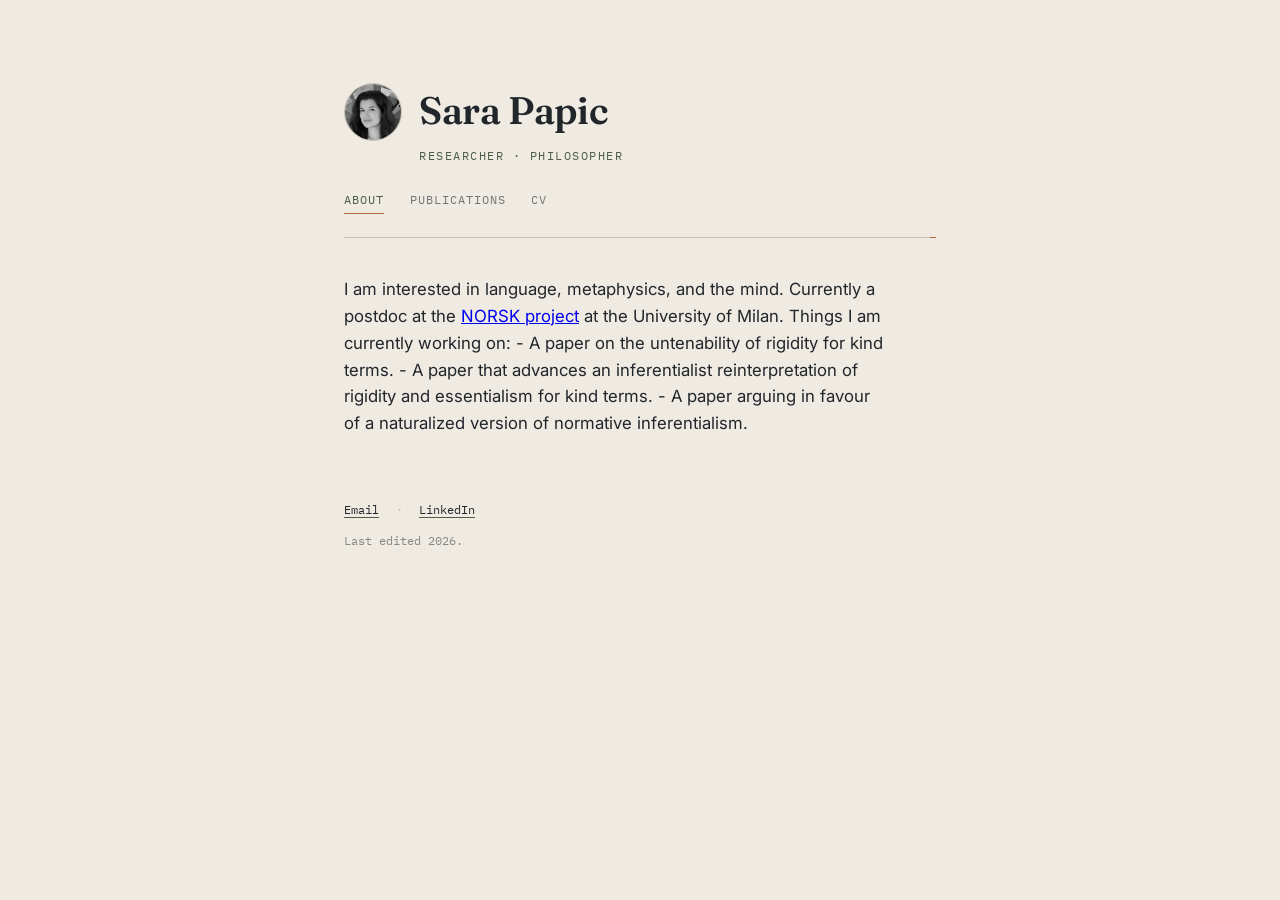
==== index.html @ 7343f816 "Update bio with current research interests Added current research topics to bio section." ====
<!DOCTYPE html>

<html lang="en">
<head>
<meta charset="UTF-8">
<meta name="viewport" content="width=device-width, initial-scale=1.0">
<title>Sara Papic — About</title>
  <meta name="google-site-verification" content="bdzuO0rXJuduNke9B94QMSSZOs-X30JeOjZKdcjAzds" />
<link rel="stylesheet" href="style.css">
<link rel="preconnect" href="https://fonts.googleapis.com">
<link rel="preconnect" href="https://fonts.gstatic.com" crossorigin>
<link href="https://fonts.googleapis.com/css2?family=Fraunces:opsz,wght@9..144,400;9..144,500;9..144,600&family=Inter:wght@400;500&family=IBM+Plex+Mono:wght@400;500&display=swap" rel="stylesheet">
</head>
<body>

<div class="page">

  <div class="letterhead">
    <div class="mark">
      <img src="photo.jpg" alt="Sara Papic" onerror="this.style.display='none'">
    </div>
    <div>
      <h1>Sara Papic</h1>
      <p class="tagline">Researcher · Philosopher </p>
    </div>
  </div>

  <nav class="site-nav">
    <a href="index.html" class="active">About</a>
    <a href="publications.html">Publications</a>
    <a href="cv.html">CV</a>
  </nav>
  <hr class="rule">

  <p class="bio">
    I am interested in language, metaphysics, and the mind. Currently
    a postdoc at the <a href="https://norsk.unimi.it">NORSK project</a> at the University of Milan.

    Things I am currently working on:
    - A paper on the untenability of rigidity for kind terms.
    - A paper that advances an inferentialist reinterpretation of rigidity and essentialism for kind terms.
    - A paper arguing in favour of a naturalized version of normative inferentialism.
  </p>


  <footer>
    <p>
      <a href="mailto:sara.papic@unimi.it">Email</a>
      <span class="sep">·</span>
      <a href="https://www.linkedin.com/in/sara-papic-9577a693/">LinkedIn</a>
    </p>
    <p class="meta">Last edited <span id="year"></span>.</p>
  </footer>

</div>

<script>
  document.getElementById('year').textContent = new Date().getFullYear();
</script>

</body>
</html>
---- style.css ----
:root {
  --paper: #efeae2;
  --paper-light: #faf8f4;
  --ink: #21262b;
  --moss: #4b5d45;
  --clay: #b5673b;
  --line: #c9c2b4;
}

* { box-sizing: border-box; }

body {
  margin: 0;
  background: var(--paper);
  color: var(--ink);
  font-family: 'Inter', sans-serif;
  line-height: 1.6;
  -webkit-font-smoothing: antialiased;
}

.page {
  max-width: 640px;
  margin: 0 auto;
  padding: 5rem 1.5rem 4rem;
}

/* Letterhead */
.letterhead {
  display: flex;
  align-items: flex-start;
  gap: 1.1rem;
  margin-bottom: 1.4rem;
}

.mark {
  flex: none;
  width: 3.6rem;
  height: 3.6rem;
  border-radius: 50%;
  background: var(--paper-light);
  border: 1px solid var(--line);
  overflow: hidden;
  margin-top: 0.2rem;
}

.mark img {
  width: 100%;
  height: 100%;
  object-fit: cover;
  display: block;
}

h1 {
  font-family: 'Fraunces', serif;
  font-weight: 600;
  font-size: 2.4rem;
  margin: 0 0 0.3rem;
  letter-spacing: -0.01em;
}

.tagline {
  font-family: 'IBM Plex Mono', monospace;
  font-size: 0.78rem;
  letter-spacing: 0.12em;
  text-transform: uppercase;
  color: var(--moss);
  margin: 0;
}

/* Nav */
nav.site-nav {
  display: flex;
  gap: 1.6rem;
  margin: 1.5rem 0 1.4rem;
  font-family: 'IBM Plex Mono', monospace;
  font-size: 0.78rem;
  letter-spacing: 0.08em;
  text-transform: uppercase;
}

nav.site-nav a {
  color: var(--ink);
  opacity: 0.6;
  text-decoration: none;
  padding-bottom: 3px;
  border-bottom: 1px solid transparent;
  transition: opacity 0.15s ease, border-color 0.15s ease;
}

nav.site-nav a:hover,
nav.site-nav a:focus-visible { opacity: 1; }

nav.site-nav a.active {
  opacity: 1;
  color: var(--moss);
  border-bottom-color: var(--clay);
}

.rule {
  border: none;
  height: 1px;
  background: var(--line);
  margin: 0 0 2.4rem;
  position: relative;
}

.rule::after {
  content: '';
  position: absolute;
  right: 0;
  top: -2.5px;
  width: 6px;
  height: 6px;
  border-radius: 50%;
  background: var(--clay);
}

/* Bio / body text */
.bio {
  font-size: 1.05rem;
  max-width: 34rem;
  margin: 0 0 3rem;
}

.bio mark {
  background: none;
  color: var(--moss);
  font-style: italic;
}

/* Sections */
section + section { margin-top: 3rem; }

.label {
  font-family: 'IBM Plex Mono', monospace;
  font-size: 0.72rem;
  letter-spacing: 0.14em;
  text-transform: uppercase;
  color: var(--ink);
  opacity: 0.55;
  margin: 0 0 1rem;
}

/* Reused row style: publications + work items */
.row-link {
  display: block;
  text-decoration: none;
  color: var(--ink);
  padding: 0.95rem 0;
  border-bottom: 1px solid var(--line);
  transition: padding-left 0.15s ease;
}

.row-link:first-of-type { border-top: 1px solid var(--line); }

.row-title {
  font-family: 'Fraunces', serif;
  font-size: 1.1rem;
  font-weight: 500;
}

.row-title::after {
  content: ' →';
  color: var(--clay);
  opacity: 0;
  transition: opacity 0.15s ease;
}

.row-link:hover .row-title::after,
.row-link:focus-visible .row-title::after { opacity: 1; }

.row-link:hover,
.row-link:focus-visible { padding-left: 0.4rem; }

.row-desc {
  display: block;
  font-size: 0.92rem;
  color: var(--ink);
  opacity: 0.65;
  margin-top: 0.2rem;
}

/* CV specific */
.cv-download {
  display: inline-block;
  font-family: 'IBM Plex Mono', monospace;
  font-size: 0.78rem;
  text-transform: uppercase;
  letter-spacing: 0.08em;
  border: 1px solid var(--line);
  padding: 0.55rem 1rem;
  border-radius: 2px;
  text-decoration: none;
  color: var(--ink);
  margin-bottom: 2.6rem;
  transition: border-color 0.15s ease, color 0.15s ease;
}

.cv-viewer {
  border: 1px solid var(--line);
  border-radius: 4px;
  overflow: hidden;
  background: var(--paper-light);
  margin: 0 0 1rem;
}

.cv-viewer iframe {
  display: block;
  width: 100%;
  height: 88vh;
  min-height: 750px;
  border: none;
}

body.wide-page .page {
  width: min(92vw, 1300px);
  max-width: none;
}

.cv-download:hover,
.cv-download:focus-visible {
  border-color: var(--clay);
  color: var(--clay);
}

.cv-row {
  display: flex;
  gap: 1.2rem;
  padding: 0.8rem 0;
  border-bottom: 1px solid var(--line);
}

.cv-row:first-of-type { border-top: 1px solid var(--line); }

.cv-when {
  flex: none;
  width: 6.5rem;
  font-family: 'IBM Plex Mono', monospace;
  font-size: 0.78rem;
  opacity: 0.6;
  padding-top: 0.15rem;
}

.cv-what { font-size: 1rem; }

/* Elsewhere / footer */
footer {
  margin-top: 4rem;
  font-family: 'IBM Plex Mono', monospace;
  font-size: 0.74rem;
}

footer a {
  color: var(--ink);
  text-decoration: none;
  border-bottom: 1px solid var(--moss);
}

footer a:hover,
footer a:focus-visible { color: var(--moss); }

footer .sep {
  color: var(--line);
  margin: 0 0.6rem;
}

footer .meta {
  opacity: 0.5;
  margin-top: 0.6rem;
}

a:focus-visible,
.row-link:focus-visible {
  outline: 2px solid var(--clay);
  outline-offset: 3px;
}

@media (prefers-reduced-motion: reduce) {
  * { transition: none !important; }
}

@media (max-width: 480px) {
  h1 { font-size: 1.9rem; }
  .page { padding: 3.2rem 1.25rem 3rem; }
  nav.site-nav { gap: 1.1rem; flex-wrap: wrap; }
}
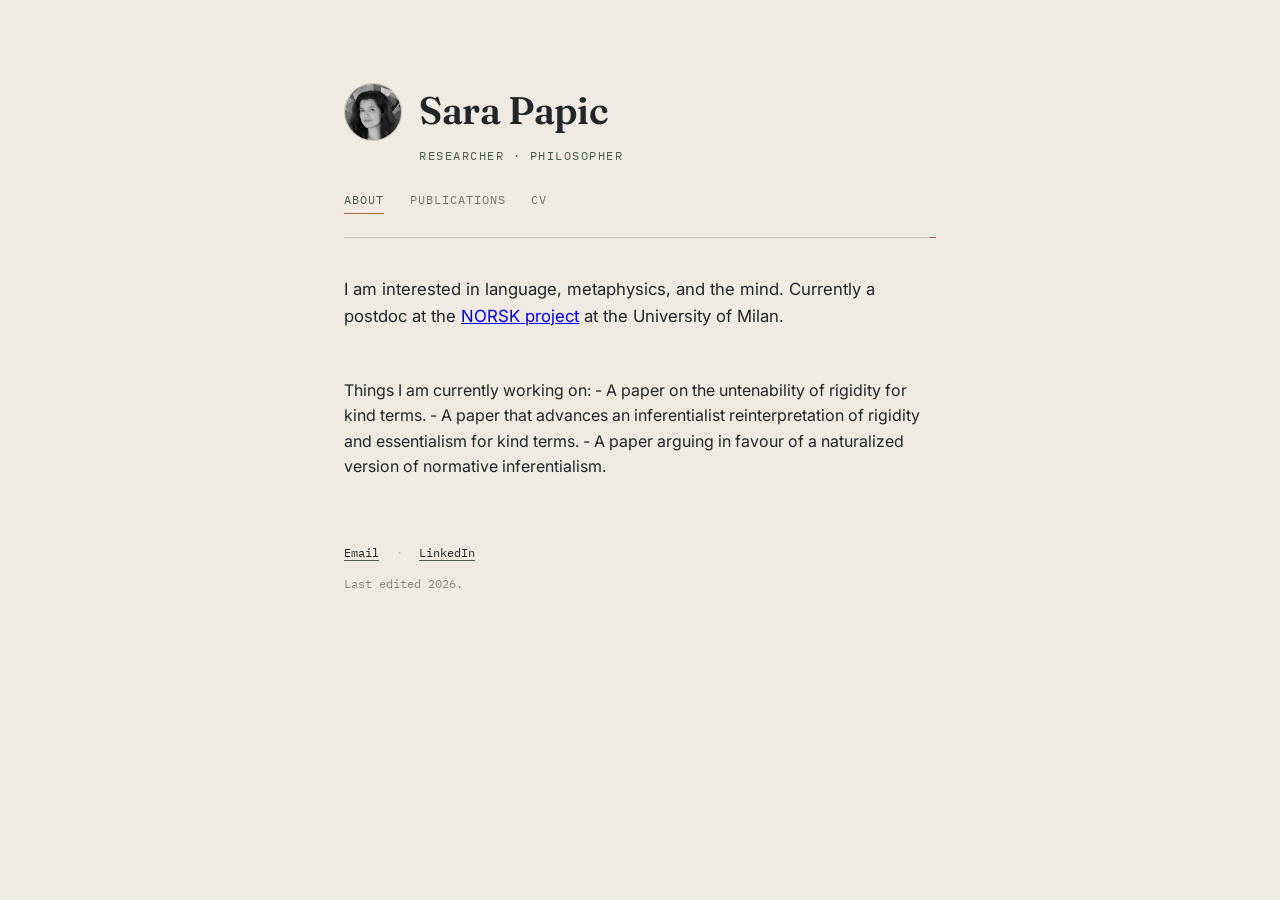
==== commit 11e316ab: "Update current work section in index.html" ====
--- a/index.html
+++ b/index.html
@@ -36,10 +36,14 @@
     I am interested in language, metaphysics, and the mind. Currently
     a postdoc at the <a href="https://norsk.unimi.it">NORSK project</a> at the University of Milan.
 
-    Things I am currently working on:
+  </p>
+  
+  <p>    
+  Things I am currently working on:
     - A paper on the untenability of rigidity for kind terms.
     - A paper that advances an inferentialist reinterpretation of rigidity and essentialism for kind terms.
     - A paper arguing in favour of a naturalized version of normative inferentialism.
+  
   </p>
 
 
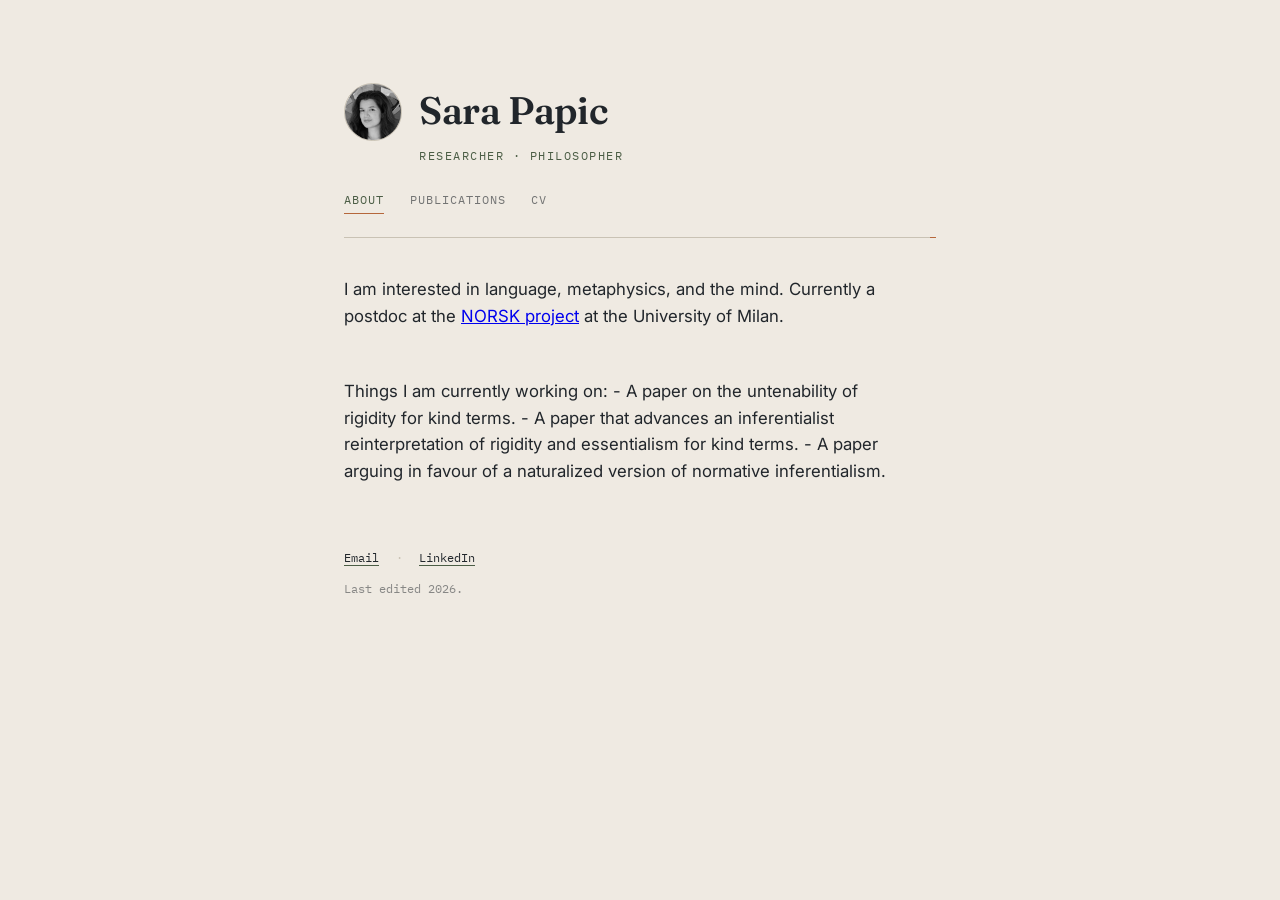
==== commit 70dcda55: "Add class 'bio' to paragraph in index.html" ====
--- a/index.html
+++ b/index.html
@@ -38,7 +38,7 @@
 
   </p>
   
-  <p>    
+  <p class="bio">  
   Things I am currently working on:
     - A paper on the untenability of rigidity for kind terms.
     - A paper that advances an inferentialist reinterpretation of rigidity and essentialism for kind terms.
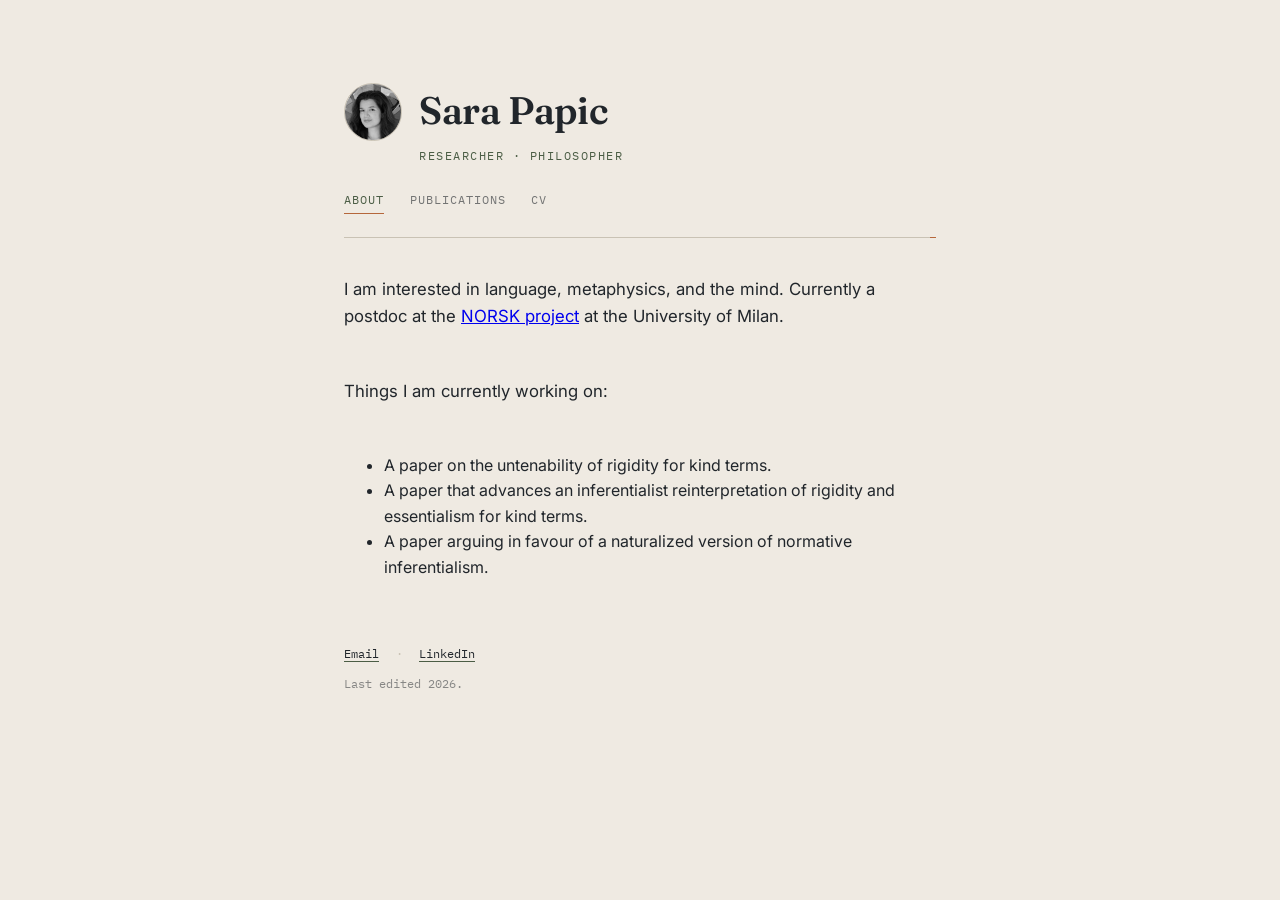
==== commit 3904ffad: "Convert bio list items to an unordered list" ====
--- a/index.html
+++ b/index.html
@@ -40,10 +40,11 @@
   
   <p class="bio">  
   Things I am currently working on:
-    - A paper on the untenability of rigidity for kind terms.
-    - A paper that advances an inferentialist reinterpretation of rigidity and essentialism for kind terms.
-    - A paper arguing in favour of a naturalized version of normative inferentialism.
-  
+    <ul>
+    <li>A paper on the untenability of rigidity for kind terms.</li>
+    <li>A paper that advances an inferentialist reinterpretation of rigidity and essentialism for kind terms.</li>
+    <li>A paper arguing in favour of a naturalized version of normative inferentialism.</li>
+  </ul>
   </p>
 
 
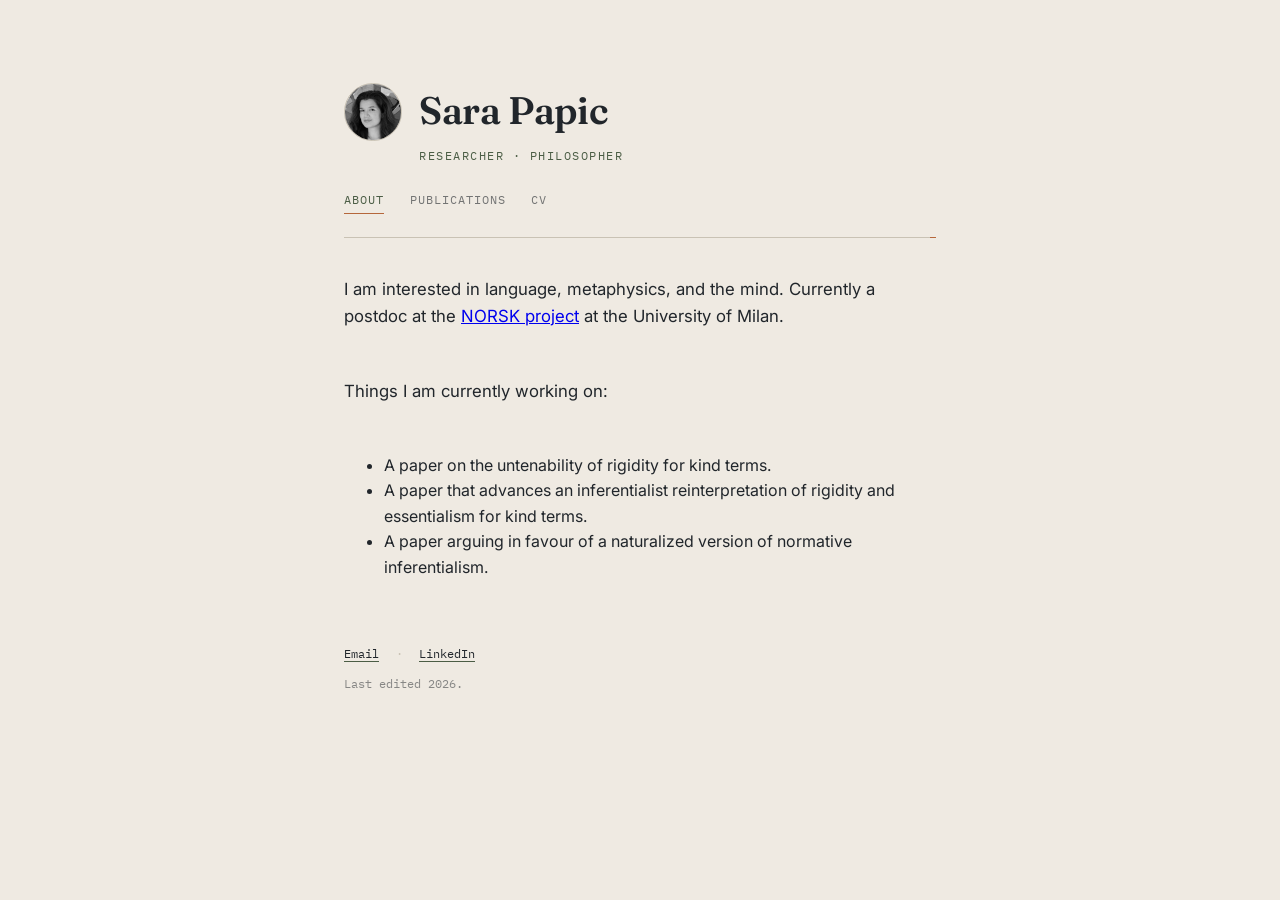
==== commit 14bc621c: "Add class to bio list in index.html" ====
--- a/index.html
+++ b/index.html
@@ -40,7 +40,7 @@
   
   <p class="bio">  
   Things I am currently working on:
-    <ul>
+   <ul class="bio-list">
     <li>A paper on the untenability of rigidity for kind terms.</li>
     <li>A paper that advances an inferentialist reinterpretation of rigidity and essentialism for kind terms.</li>
     <li>A paper arguing in favour of a naturalized version of normative inferentialism.</li>
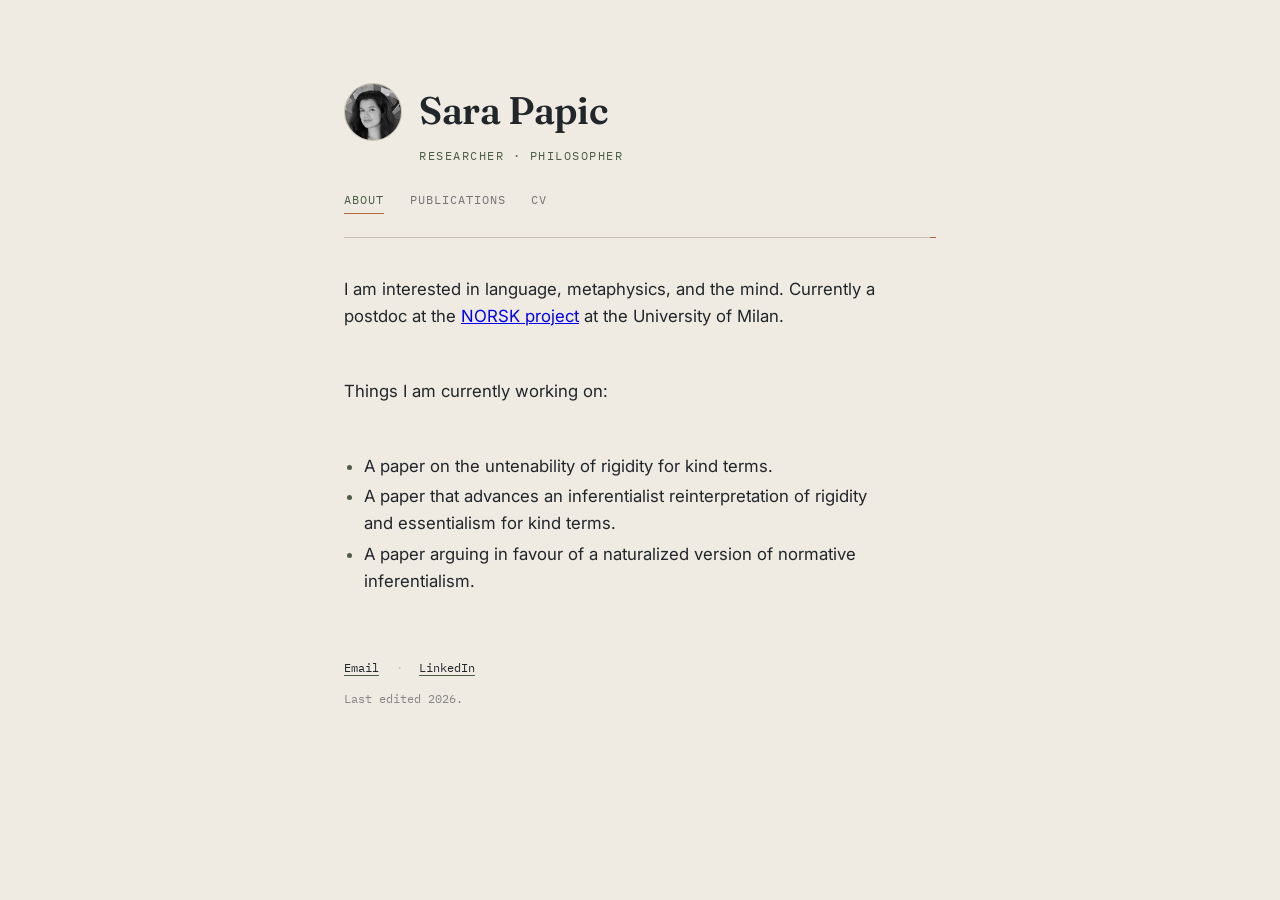
==== commit 8039a6ba: "Add class to bio list in index.html" ====
--- a/index.html
+++ b/index.html
@@ -40,12 +40,13 @@
   
   <p class="bio">  
   Things I am currently working on:
+  </p>
    <ul class="bio-list">
     <li>A paper on the untenability of rigidity for kind terms.</li>
     <li>A paper that advances an inferentialist reinterpretation of rigidity and essentialism for kind terms.</li>
     <li>A paper arguing in favour of a naturalized version of normative inferentialism.</li>
   </ul>
-  </p>
+
 
 
   <footer>
--- a/style.css
+++ b/style.css
@@ -127,7 +127,21 @@
   color: var(--moss);
   font-style: italic;
 }
-
+/* Tighter paragraph when a list follows it */
+.bio.tight { margin-bottom: 0.6rem; }
+
+/* Bullet list matching the bio text */
+ul.bio-list {
+  font-size: 1.05rem;
+  max-width: 34rem;
+  margin: 0 0 3rem;
+  padding-left: 1.25rem;
+  list-style: disc;
+}
+
+ul.bio-list li { margin-bottom: 0.25rem; }
+ul.bio-list li:last-child { margin-bottom: 0; }
+ul.bio-list li::marker { color: var(--moss); }
 /* Sections */
 section + section { margin-top: 3rem; }
 
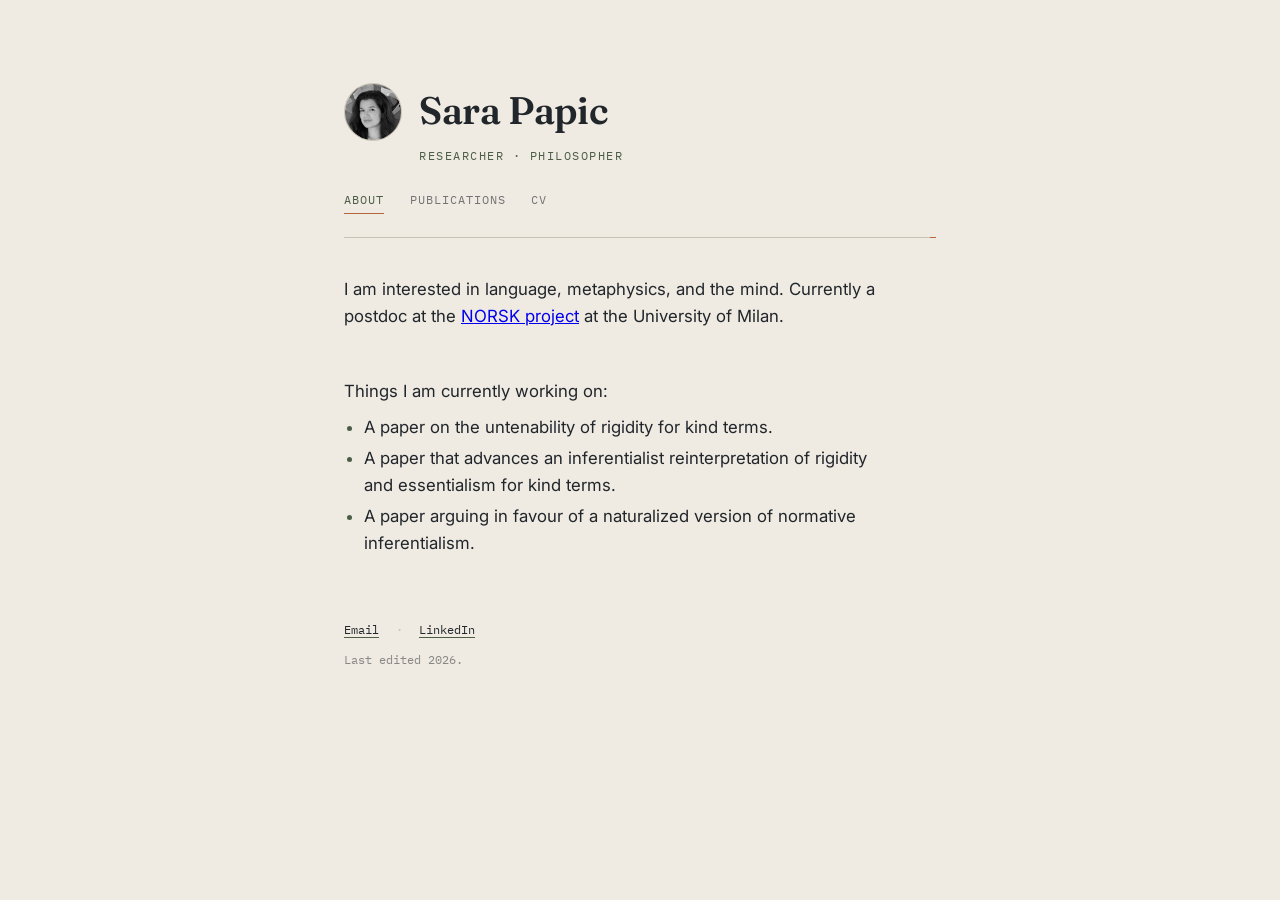
==== commit ffeb69d0: "Update bio paragraph class for styling" ====
--- a/index.html
+++ b/index.html
@@ -38,7 +38,7 @@
 
   </p>
   
-  <p class="bio">  
+ <p class="bio tight"> 
   Things I am currently working on:
   </p>
    <ul class="bio-list">
